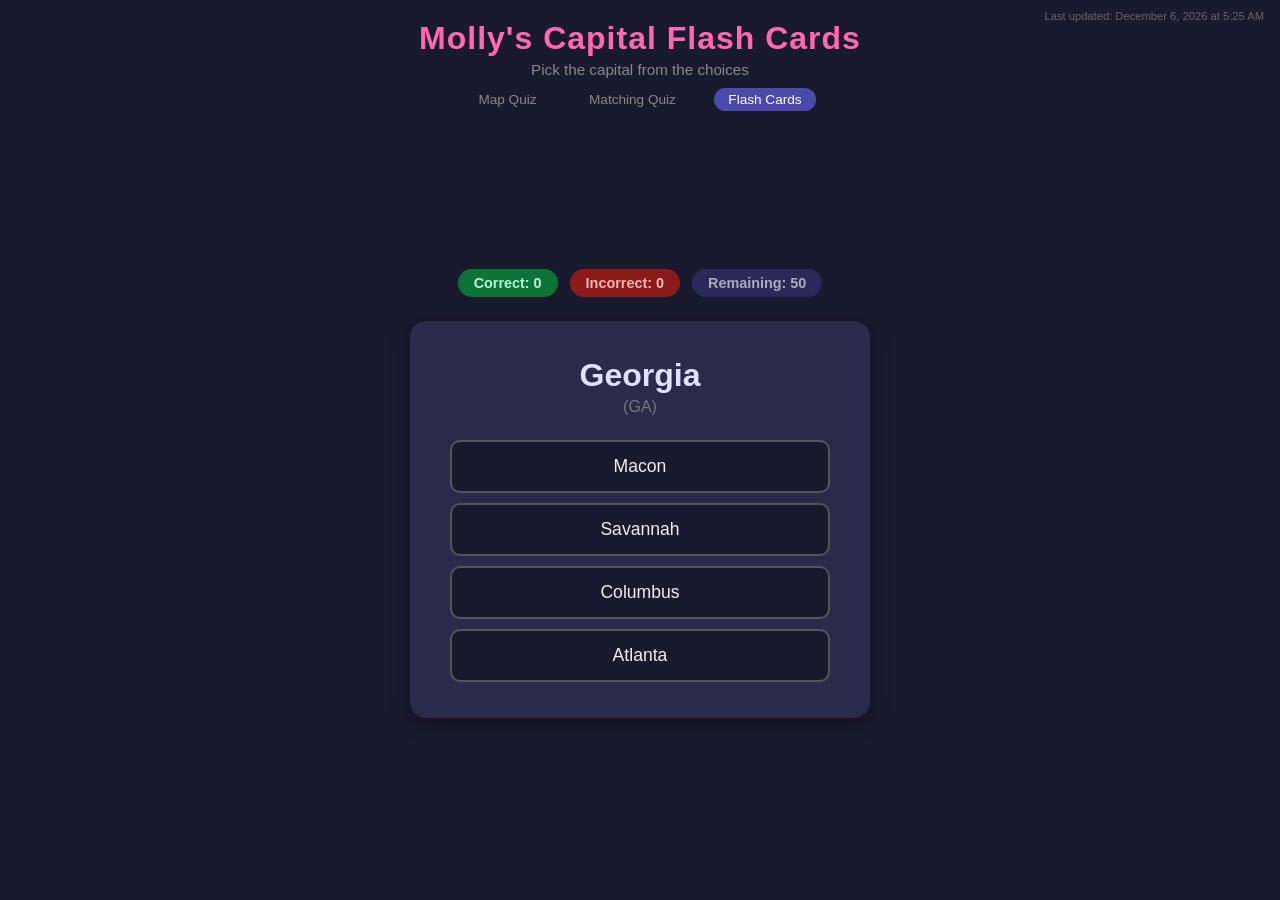
==== flash.html @ 8f6e4f3d "Add flash card quiz with multiple choice capital answers New page shows a random state with 4 city o" ====
<!DOCTYPE html>
<html lang="en">
<head>
  <meta charset="UTF-8">
  <meta name="viewport" content="width=device-width, initial-scale=1.0">
  <title>Molly's Capital Flash Cards</title>
  <meta name="description" content="Flash card quiz for US state capitals">
  <link rel="stylesheet" href="styles.css">
  <link rel="stylesheet" href="flash.css">
</head>
<body>
  <header>
    <span id="last-updated"></span>
    <h1>Molly's Capital Flash Cards</h1>
    <p class="subtitle">Pick the capital from the choices</p>
    <nav id="page-nav">
      <a href="index.html">Map Quiz</a>
      <a href="match.html">Matching Quiz</a>
      <a href="flash.html" class="active">Flash Cards</a>
    </nav>
  </header>

  <main id="flash-main">
    <div id="flash-scoreboard">
      <span id="flash-correct" class="score correct">Correct: 0</span>
      <span id="flash-incorrect" class="score incorrect">Incorrect: 0</span>
      <span id="flash-remaining" class="score remaining">Remaining: 50</span>
    </div>

    <div id="flash-card">
      <h2 id="flash-state-name"></h2>
      <p id="flash-state-abbr"></p>
      <div id="flash-options"></div>
      <p id="flash-feedback" class="hidden"></p>
      <button id="flash-next" class="hidden">Next</button>
    </div>

    <div id="flash-complete" class="hidden">
      <h2>All Done!</h2>
      <p id="flash-final-score"></p>
      <button id="flash-restart">Play Again</button>
    </div>
  </main>

  <footer></footer>

  <script src="states-data.js"></script>
  <script src="cities-data.js"></script>
  <script src="flash.js"></script>
</body>
</html>
---- styles.css ----
* {
  margin: 0;
  padding: 0;
  box-sizing: border-box;
}

body {
  font-family: 'Segoe UI', Tahoma, Geneva, Verdana, sans-serif;
  background: #1a1a2e;
  color: #eee;
  min-height: 100vh;
  display: flex;
  flex-direction: column;
  align-items: center;
}

header {
  text-align: center;
  padding: 20px 20px 10px;
  width: 100%;
  position: relative;
}

#last-updated {
  position: absolute;
  top: 10px;
  right: 16px;
  font-size: 0.7rem;
  color: #666;
}

header h1 {
  font-size: 2rem;
  color: #ff69b4;
  letter-spacing: 1px;
}

.subtitle {
  color: #888;
  margin-top: 4px;
  font-size: 0.95rem;
}

#page-nav {
  margin-top: 12px;
}

#page-nav a {
  color: #888;
  text-decoration: none;
  margin: 0 10px;
  padding: 4px 14px;
  border-radius: 16px;
  font-size: 0.85rem;
  transition: background 0.2s, color 0.2s;
}

#page-nav a:hover {
  background: #3a3a6a;
  color: #e0e0ff;
}

#page-nav a.active {
  background: #4a4aaa;
  color: #fff;
}

#scoreboard {
  display: flex;
  justify-content: center;
  align-items: center;
  gap: 16px;
  margin-top: 14px;
  flex-wrap: wrap;
}

.score {
  padding: 6px 16px;
  border-radius: 20px;
  font-weight: 600;
  font-size: 0.9rem;
}

.score.correct {
  background: #0d7337;
  color: #b6f5d0;
}

.score.incorrect {
  background: #8b1a1a;
  color: #f5b6b6;
}

.score.remaining {
  background: #2a2a5a;
  color: #aab;
}

#reset-btn,
#completion-reset-btn {
  padding: 6px 18px;
  border: none;
  border-radius: 20px;
  background: #444;
  color: #ddd;
  font-size: 0.85rem;
  cursor: pointer;
  transition: background 0.2s;
}

#reset-btn:hover,
#completion-reset-btn:hover {
  background: #666;
}

main {
  flex: 1;
  display: flex;
  justify-content: center;
  align-items: flex-start;
  width: 100%;
  padding: 10px 20px 40px;
}

#map-container {
  width: 100%;
  max-width: 960px;
}

#us-map {
  width: 100%;
  height: auto;
}

/* State path styling */
#us-map path {
  fill: #3a3a6a;
  stroke: #1a1a2e;
  stroke-width: 1.5;
  cursor: pointer;
  transition: fill 0.2s, transform 0.1s;
}

#us-map path:hover {
  fill: #5555aa;
  filter: brightness(1.2);
}

#us-map path.correct {
  fill: #1b8a4a;
}

#us-map path.correct:hover {
  fill: #22a85c;
}

#us-map path.incorrect {
  fill: #b83030;
}

#us-map path.incorrect:hover {
  fill: #d44040;
}

#us-map path.answered {
  cursor: default;
}

/* State labels */
#us-map text {
  fill: #ccc;
  font-size: 10px;
  font-family: 'Segoe UI', Tahoma, Geneva, Verdana, sans-serif;
  font-weight: 600;
  pointer-events: none;
  text-anchor: middle;
  dominant-baseline: central;
}

/* Modal */
#modal-overlay {
  position: fixed;
  top: 0;
  left: 0;
  width: 100%;
  height: 100%;
  background: rgba(0, 0, 0, 0.6);
  display: flex;
  justify-content: center;
  align-items: center;
  z-index: 100;
}

#modal-overlay.hidden {
  display: none;
}

#modal {
  background: #2a2a4a;
  border-radius: 12px;
  padding: 30px 36px;
  min-width: 320px;
  max-width: 420px;
  box-shadow: 0 8px 40px rgba(0, 0, 0, 0.5);
  text-align: center;
}

#modal h2 {
  font-size: 1.5rem;
  color: #e0e0ff;
  margin-bottom: 18px;
}

#capital-form label {
  display: block;
  margin-bottom: 8px;
  color: #aaa;
  font-size: 0.9rem;
}

#capital-input {
  width: 100%;
  padding: 10px 14px;
  border: 2px solid #555;
  border-radius: 8px;
  background: #1a1a2e;
  color: #eee;
  font-size: 1.1rem;
  outline: none;
  transition: border-color 0.2s;
}

#capital-input:focus {
  border-color: #7777cc;
}

#modal-buttons {
  display: flex;
  gap: 10px;
  margin-top: 14px;
  justify-content: center;
}

#submit-btn,
#cancel-btn {
  padding: 8px 24px;
  border: none;
  border-radius: 8px;
  font-size: 0.95rem;
  cursor: pointer;
  transition: background 0.2s;
}

#submit-btn {
  background: #4a4aaa;
  color: #fff;
}

#submit-btn:hover {
  background: #5c5cc0;
}

#cancel-btn {
  background: #555;
  color: #ccc;
}

#cancel-btn:hover {
  background: #777;
}

#modal-feedback {
  margin-top: 14px;
  padding: 8px 12px;
  border-radius: 8px;
  font-weight: 600;
  font-size: 0.95rem;
}

#modal-feedback.hidden {
  display: none;
}

#modal-feedback.correct {
  background: #0d7337;
  color: #b6f5d0;
}

#modal-feedback.incorrect {
  background: #8b1a1a;
  color: #f5b6b6;
}

/* Completion banner */
#completion-banner {
  position: fixed;
  top: 50%;
  left: 50%;
  transform: translate(-50%, -50%);
  background: #2a2a4a;
  border: 2px solid #5555aa;
  border-radius: 16px;
  padding: 40px 50px;
  text-align: center;
  z-index: 200;
  box-shadow: 0 10px 50px rgba(0, 0, 0, 0.6);
}

#completion-banner.hidden {
  display: none;
}

#completion-banner h2 {
  font-size: 1.8rem;
  color: #e0e0ff;
  margin-bottom: 10px;
}

#completion-banner p {
  color: #aaa;
  margin-bottom: 20px;
  font-size: 1.1rem;
}

#completion-reset-btn {
  font-size: 1rem;
  padding: 10px 28px;
}

/* Summary section */
#summary-section {
  width: 100%;
  max-width: 960px;
  margin: 0 auto;
  padding: 30px 20px 40px;
  text-align: center;
}

#summary-section h2 {
  font-size: 1.4rem;
  color: #e0e0ff;
  margin-bottom: 8px;
}

#summary-description {
  color: #888;
  font-size: 0.9rem;
  margin-bottom: 16px;
}

#summary-list {
  list-style: none;
  display: flex;
  flex-wrap: wrap;
  justify-content: center;
  gap: 10px;
  margin-bottom: 24px;
}

#summary-list li {
  background: #8b1a1a;
  color: #f5b6b6;
  padding: 6px 14px;
  border-radius: 20px;
  font-size: 0.85rem;
  font-weight: 600;
}

#summary-list li .miss-count {
  opacity: 0.7;
  margin-left: 4px;
}

#summary-empty {
  color: #6a6;
  font-size: 0.9rem;
  margin-bottom: 24px;
}

#summary-empty.hidden {
  display: none;
}

#master-reset-btn {
  padding: 10px 28px;
  border: none;
  border-radius: 20px;
  background: #6b1a1a;
  color: #f5b6b6;
  font-size: 0.9rem;
  cursor: pointer;
  transition: background 0.2s;
}

#master-reset-btn:hover {
  background: #8b2a2a;
}

footer {
  padding: 12px 20px 20px;
  text-align: center;
  color: #555;
  font-size: 0.75rem;
}
---- flash.css ----
#flash-main {
  width: 100%;
  max-width: 500px;
  padding: 20px;
  display: flex;
  flex-direction: column;
  align-items: center;
}

#flash-scoreboard {
  display: flex;
  gap: 12px;
  margin-bottom: 24px;
  flex-wrap: wrap;
  justify-content: center;
}

#flash-card {
  background: #2a2a4a;
  border-radius: 16px;
  padding: 36px 40px;
  text-align: center;
  width: 100%;
  box-shadow: 0 4px 20px rgba(0, 0, 0, 0.4);
}

#flash-card.hidden {
  display: none;
}

#flash-state-name {
  font-size: 2rem;
  color: #e0e0ff;
  margin-bottom: 4px;
}

#flash-state-abbr {
  color: #777;
  font-size: 1rem;
  margin-bottom: 24px;
}

#flash-options {
  display: flex;
  flex-direction: column;
  gap: 10px;
}

.option-btn {
  padding: 14px 20px;
  border: 2px solid #555;
  border-radius: 10px;
  background: #1a1a2e;
  color: #eee;
  font-size: 1.1rem;
  cursor: pointer;
  transition: border-color 0.2s, background 0.2s;
}

.option-btn:hover:not(:disabled) {
  border-color: #7777cc;
  background: #2a2a5a;
}

.option-btn:disabled {
  cursor: default;
}

.option-btn.correct {
  border-color: #1b8a4a;
  background: #0d3720;
  color: #b6f5d0;
}

.option-btn.incorrect {
  border-color: #b83030;
  background: #3d1111;
  color: #f5b6b6;
}

#flash-feedback {
  margin-top: 18px;
  padding: 10px 14px;
  border-radius: 8px;
  font-weight: 600;
  font-size: 0.95rem;
}

#flash-feedback.hidden {
  display: none;
}

#flash-feedback.correct {
  background: #0d7337;
  color: #b6f5d0;
}

#flash-feedback.incorrect {
  background: #8b1a1a;
  color: #f5b6b6;
}

#flash-next {
  margin-top: 18px;
  padding: 10px 32px;
  border: none;
  border-radius: 20px;
  background: #4a4aaa;
  color: #fff;
  font-size: 1rem;
  cursor: pointer;
  transition: background 0.2s;
}

#flash-next:hover {
  background: #5c5cc0;
}

#flash-next.hidden {
  display: none;
}

#flash-complete {
  background: #2a2a4a;
  border: 2px solid #5555aa;
  border-radius: 16px;
  padding: 40px 50px;
  text-align: center;
  box-shadow: 0 4px 20px rgba(0, 0, 0, 0.4);
}

#flash-complete.hidden {
  display: none;
}

#flash-complete h2 {
  font-size: 1.8rem;
  color: #e0e0ff;
  margin-bottom: 10px;
}

#flash-final-score {
  color: #aaa;
  margin-bottom: 20px;
  font-size: 1.1rem;
}

#flash-restart {
  padding: 10px 28px;
  border: none;
  border-radius: 20px;
  background: #4a4aaa;
  color: #fff;
  font-size: 1rem;
  cursor: pointer;
  transition: background 0.2s;
}

#flash-restart:hover {
  background: #5c5cc0;
}
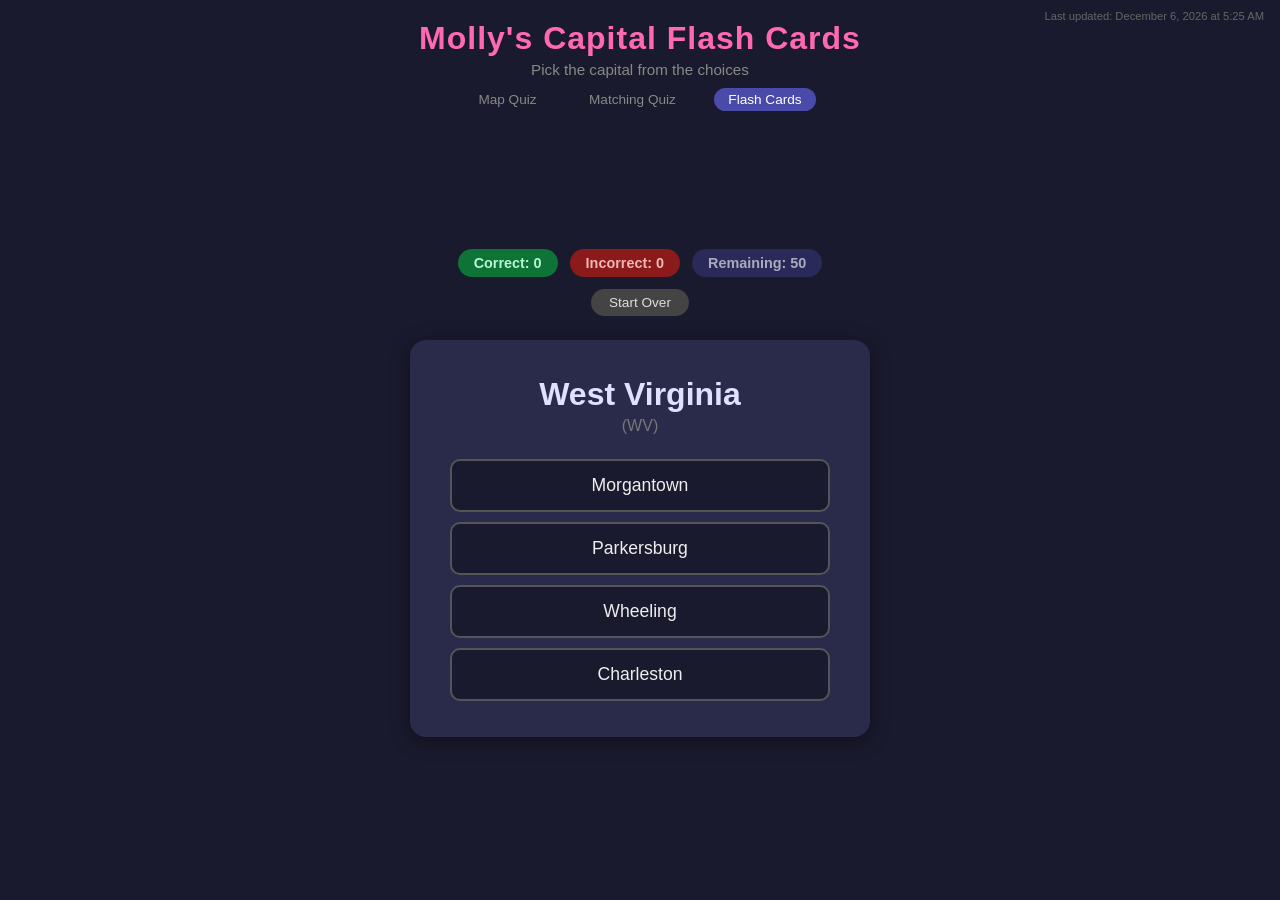
==== commit 46ba5911: "Add Start Over button to flash cards; save matching quiz progress Flash cards now have a Start Over " ====
--- a/flash.html
+++ b/flash.html
@@ -25,6 +25,7 @@
       <span id="flash-correct" class="score correct">Correct: 0</span>
       <span id="flash-incorrect" class="score incorrect">Incorrect: 0</span>
       <span id="flash-remaining" class="score remaining">Remaining: 50</span>
+      <button id="flash-startover">Start Over</button>
     </div>
 
     <div id="flash-card">
--- a/flash.css
+++ b/flash.css
@@ -13,6 +13,22 @@
   margin-bottom: 24px;
   flex-wrap: wrap;
   justify-content: center;
+  align-items: center;
+}
+
+#flash-startover {
+  padding: 6px 18px;
+  border: none;
+  border-radius: 20px;
+  background: #444;
+  color: #ddd;
+  font-size: 0.85rem;
+  cursor: pointer;
+  transition: background 0.2s;
+}
+
+#flash-startover:hover {
+  background: #666;
 }
 
 #flash-card {
